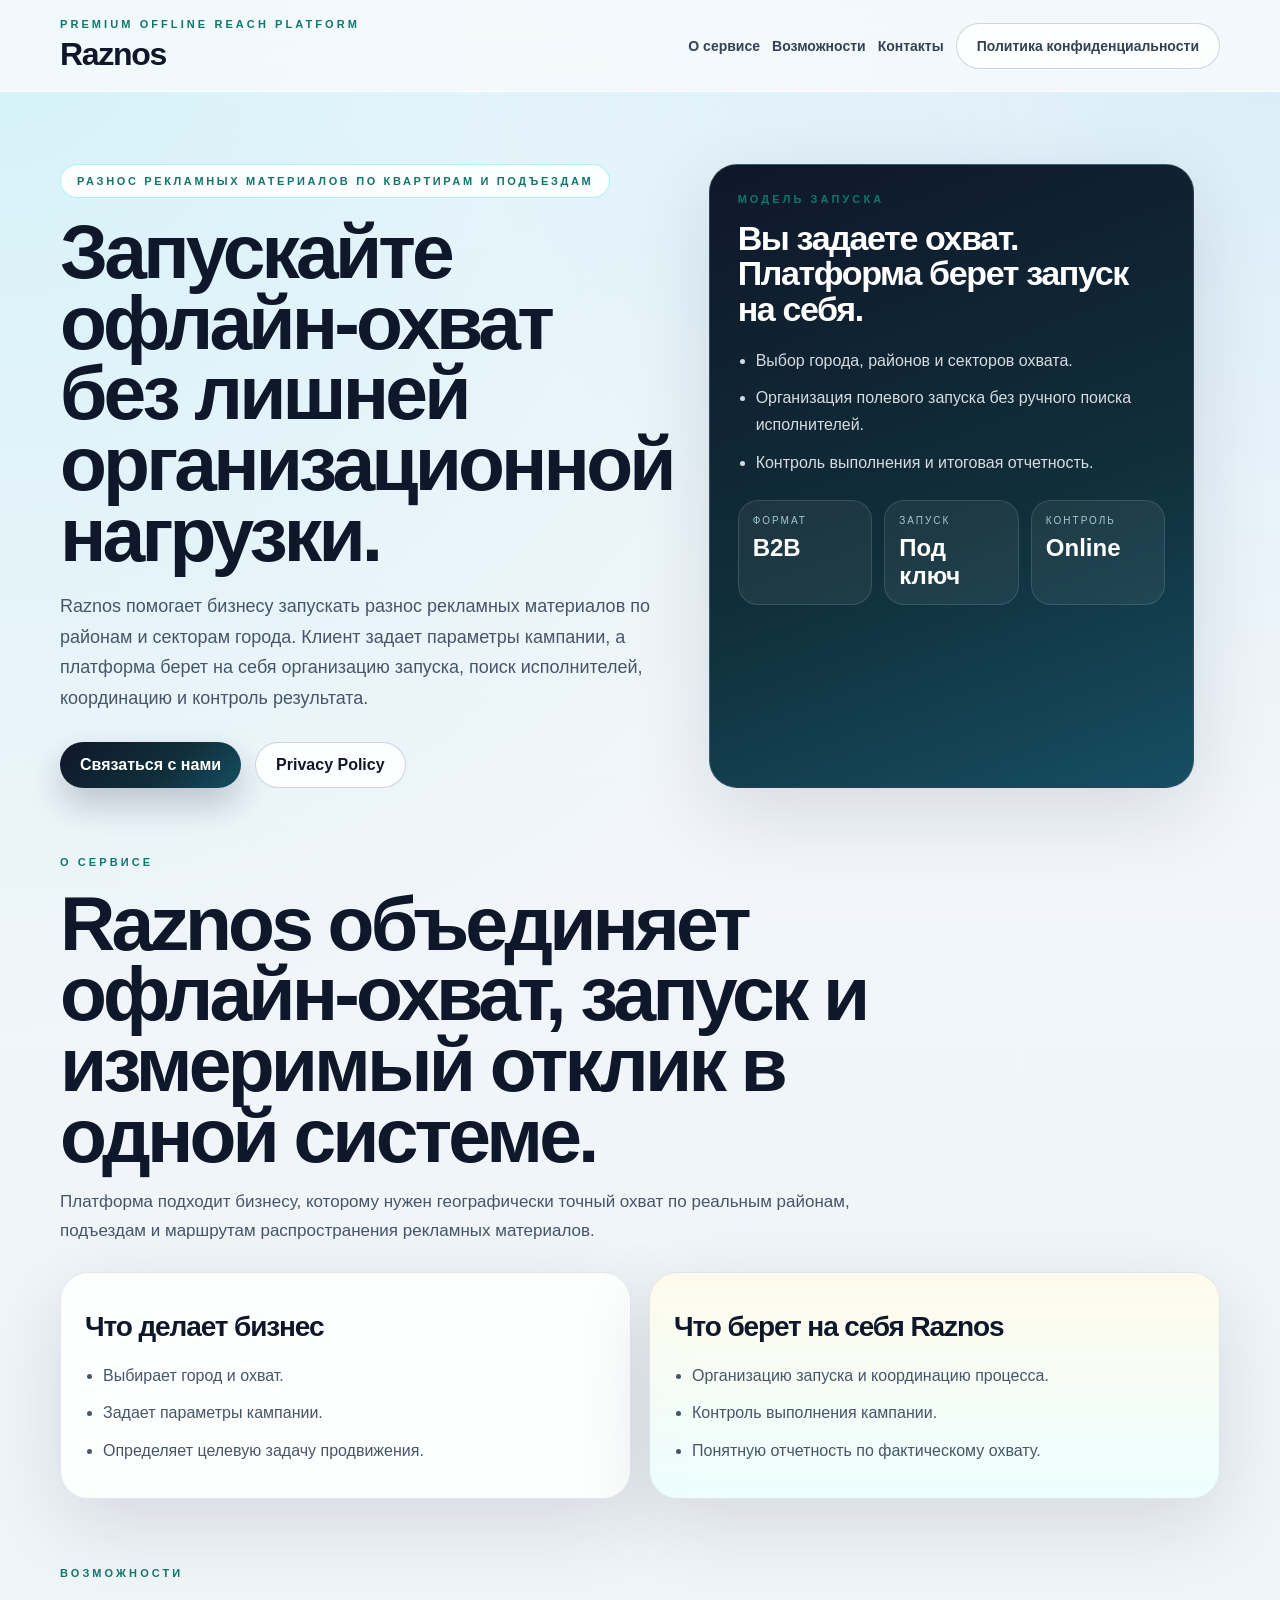
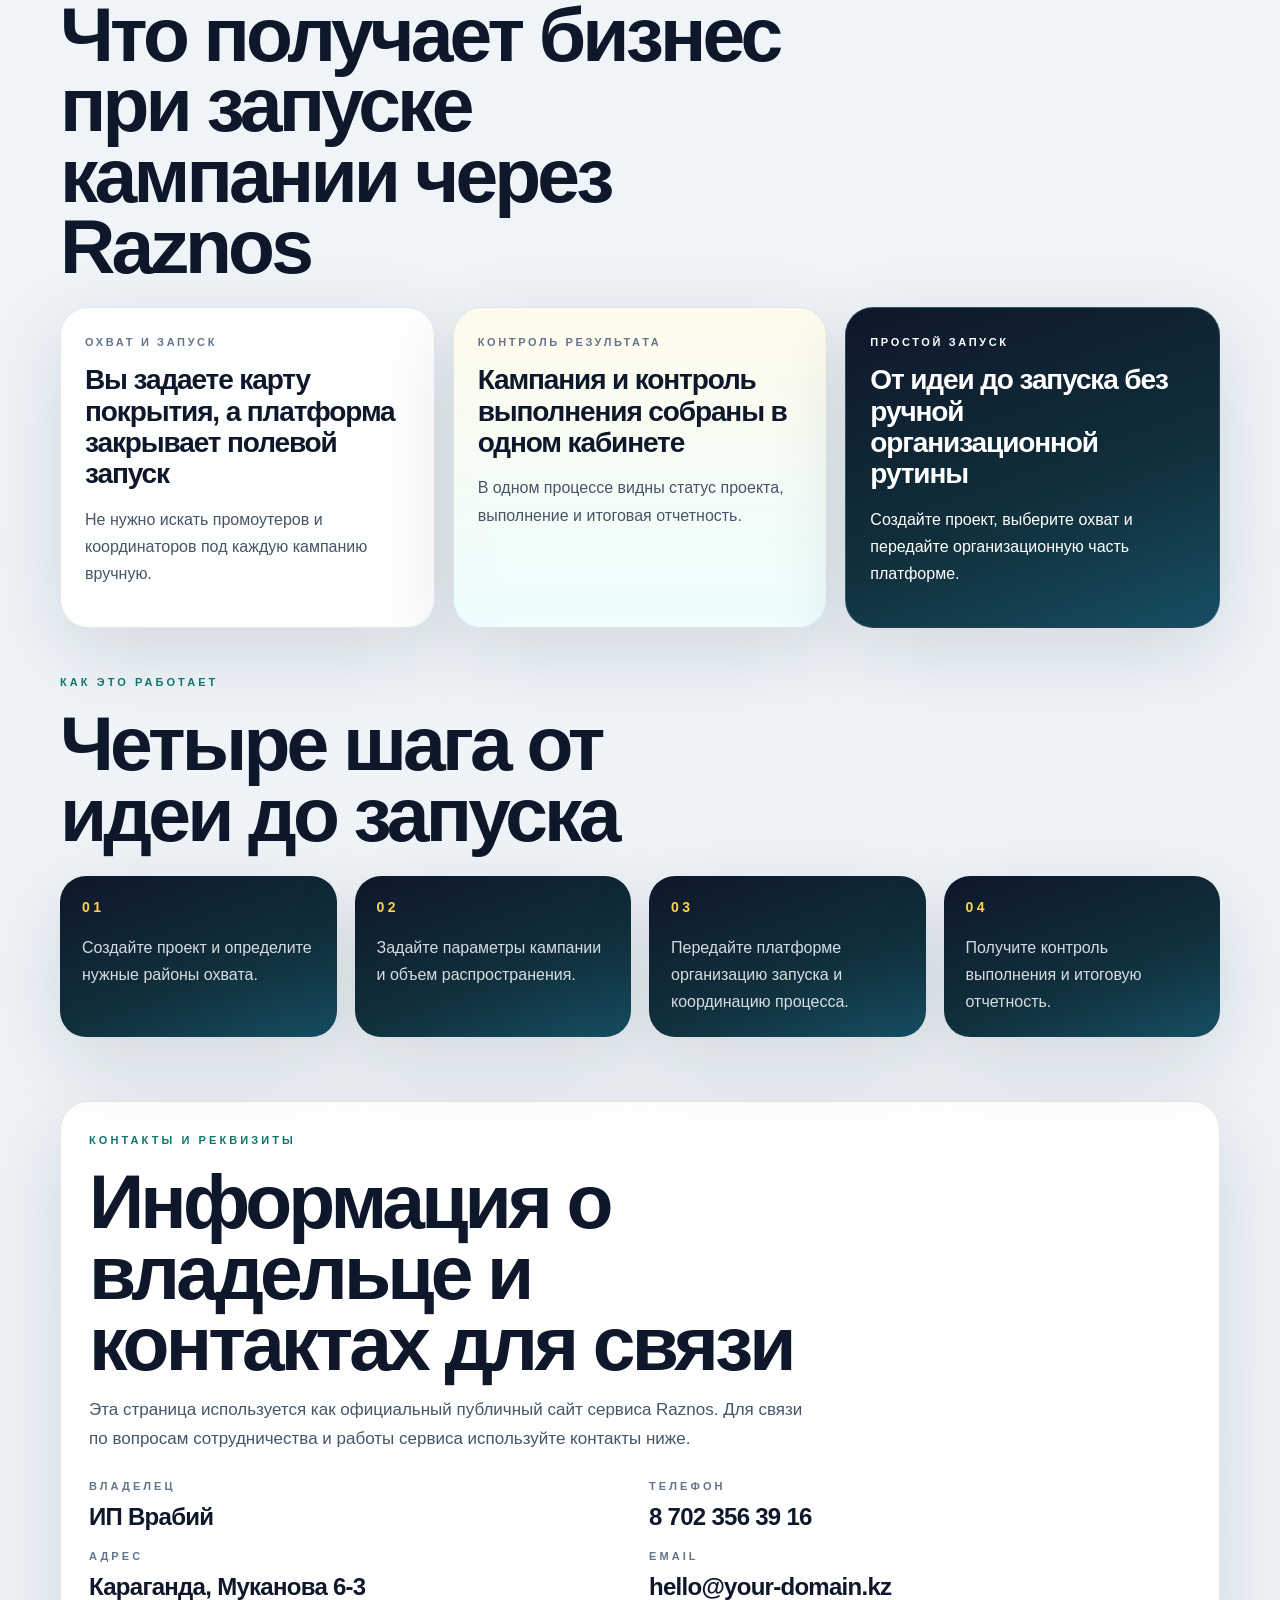
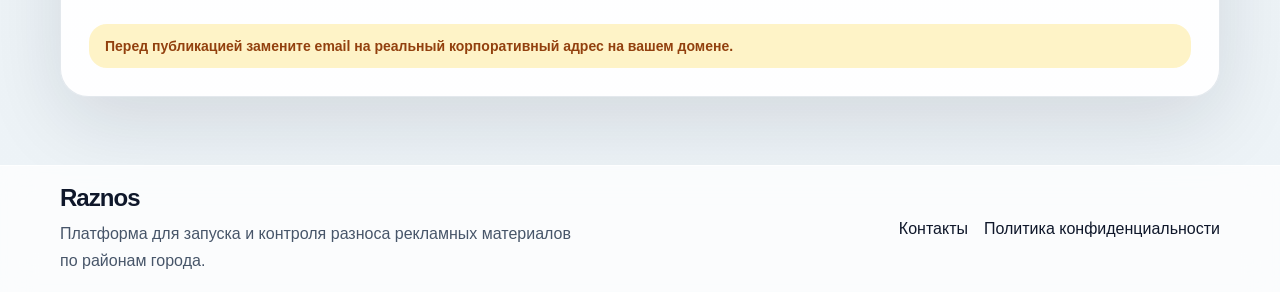
==== index.html @ 2dcc26c9 "Initial WABA landing site" ====
<!doctype html>
<html lang="ru">
<head>
  <meta charset="utf-8">
  <meta name="viewport" content="width=device-width, initial-scale=1">
  <title>Raznos | Разнос рекламных материалов по квартирам и подъездам</title>
  <meta name="description" content="Raznos помогает бизнесу запускать разнос рекламных материалов без организационной нагрузки: клиент задает охват, а платформа берет на себя координацию и контроль результата.">
  <meta name="theme-color" content="#0f172a">
  <link rel="stylesheet" href="./styles.css">
</head>
<body>
  <div class="page-shell">
    <header class="site-header">
      <div class="container header-row">
        <div>
          <div class="eyebrow">Premium Offline Reach Platform</div>
          <div class="brand">Raznos</div>
        </div>
        <nav class="header-nav">
          <a href="#about">О сервисе</a>
          <a href="#features">Возможности</a>
          <a href="#contacts">Контакты</a>
          <a class="nav-button" href="./privacy.html">Политика конфиденциальности</a>
        </nav>
      </div>
    </header>

    <main>
      <section class="hero container">
        <div class="hero-copy">
          <div class="hero-badge">Разнос рекламных материалов по квартирам и подъездам</div>
          <h1>Запускайте офлайн-охват без лишней организационной нагрузки.</h1>
          <p>
            Raznos помогает бизнесу запускать разнос рекламных материалов по районам и секторам города.
            Клиент задает параметры кампании, а платформа берет на себя организацию запуска, поиск исполнителей,
            координацию и контроль результата.
          </p>
          <div class="hero-actions">
            <a class="button button-primary" href="#contacts">Связаться с нами</a>
            <a class="button button-secondary" href="./privacy.html">Privacy Policy</a>
          </div>
        </div>

        <aside class="hero-panel">
          <div class="panel-label">Модель запуска</div>
          <h2>Вы задаете охват. Платформа берет запуск на себя.</h2>
          <ul class="bullet-list">
            <li>Выбор города, районов и секторов охвата.</li>
            <li>Организация полевого запуска без ручного поиска исполнителей.</li>
            <li>Контроль выполнения и итоговая отчетность.</li>
          </ul>
          <div class="panel-stats">
            <div>
              <span>Формат</span>
              <strong>B2B</strong>
            </div>
            <div>
              <span>Запуск</span>
              <strong>Под ключ</strong>
            </div>
            <div>
              <span>Контроль</span>
              <strong>Online</strong>
            </div>
          </div>
        </aside>
      </section>

      <section id="about" class="container section">
        <div class="section-head">
          <span class="section-kicker">О сервисе</span>
          <h2>Raznos объединяет офлайн-охват, запуск и измеримый отклик в одной системе.</h2>
          <p>
            Платформа подходит бизнесу, которому нужен географически точный охват по реальным районам,
            подъездам и маршрутам распространения рекламных материалов.
          </p>
        </div>
        <div class="comparison-grid">
          <article class="comparison-card">
            <h3>Что делает бизнес</h3>
            <ul class="bullet-list compact">
              <li>Выбирает город и охват.</li>
              <li>Задает параметры кампании.</li>
              <li>Определяет целевую задачу продвижения.</li>
            </ul>
          </article>
          <article class="comparison-card accent">
            <h3>Что берет на себя Raznos</h3>
            <ul class="bullet-list compact">
              <li>Организацию запуска и координацию процесса.</li>
              <li>Контроль выполнения кампании.</li>
              <li>Понятную отчетность по фактическому охвату.</li>
            </ul>
          </article>
        </div>
      </section>

      <section id="features" class="container section">
        <div class="section-head narrow">
          <span class="section-kicker">Возможности</span>
          <h2>Что получает бизнес при запуске кампании через Raznos</h2>
        </div>
        <div class="feature-grid">
          <article class="feature-card">
            <span>Охват и запуск</span>
            <h3>Вы задаете карту покрытия, а платформа закрывает полевой запуск</h3>
            <p>Не нужно искать промоутеров и координаторов под каждую кампанию вручную.</p>
          </article>
          <article class="feature-card warm">
            <span>Контроль результата</span>
            <h3>Кампания и контроль выполнения собраны в одном кабинете</h3>
            <p>В одном процессе видны статус проекта, выполнение и итоговая отчетность.</p>
          </article>
          <article class="feature-card dark">
            <span>Простой запуск</span>
            <h3>От идеи до запуска без ручной организационной рутины</h3>
            <p>Создайте проект, выберите охват и передайте организационную часть платформе.</p>
          </article>
        </div>
      </section>

      <section class="container section steps-section">
        <div class="section-head narrow">
          <span class="section-kicker">Как это работает</span>
          <h2>Четыре шага от идеи до запуска</h2>
        </div>
        <div class="steps-grid">
          <article>
            <strong>01</strong>
            <p>Создайте проект и определите нужные районы охвата.</p>
          </article>
          <article>
            <strong>02</strong>
            <p>Задайте параметры кампании и объем распространения.</p>
          </article>
          <article>
            <strong>03</strong>
            <p>Передайте платформе организацию запуска и координацию процесса.</p>
          </article>
          <article>
            <strong>04</strong>
            <p>Получите контроль выполнения и итоговую отчетность.</p>
          </article>
        </div>
      </section>

      <section id="contacts" class="container section">
        <div class="contacts-card">
          <div class="section-head narrow left">
            <span class="section-kicker">Контакты и реквизиты</span>
            <h2>Информация о владельце и контактах для связи</h2>
            <p>
              Эта страница используется как официальный публичный сайт сервиса Raznos.
              Для связи по вопросам сотрудничества и работы сервиса используйте контакты ниже.
            </p>
          </div>

          <div class="contacts-grid">
            <div>
              <div class="contact-label">Владелец</div>
              <div class="contact-value">ИП Врабий</div>
            </div>
            <div>
              <div class="contact-label">Телефон</div>
              <div class="contact-value"><a href="tel:+87023563916">8 702 356 39 16</a></div>
            </div>
            <div>
              <div class="contact-label">Адрес</div>
              <div class="contact-value">Караганда, Муканова 6-3</div>
            </div>
            <div>
              <div class="contact-label">Email</div>
              <div class="contact-value">hello@your-domain.kz</div>
            </div>
          </div>

          <div class="contact-note">
            Перед публикацией замените email на реальный корпоративный адрес на вашем домене.
          </div>
        </div>
      </section>
    </main>

    <footer class="site-footer">
      <div class="container footer-row">
        <div>
          <div class="brand brand-footer">Raznos</div>
          <p>Платформа для запуска и контроля разноса рекламных материалов по районам города.</p>
        </div>
        <div class="footer-links">
          <a href="#contacts">Контакты</a>
          <a href="./privacy.html">Политика конфиденциальности</a>
        </div>
      </div>
    </footer>
  </div>
</body>
</html>
---- styles.css ----
:root {
  --bg: #edf3f7;
  --bg-soft: #f7fafc;
  --panel: rgba(255, 255, 255, 0.85);
  --panel-strong: #ffffff;
  --ink: #0f172a;
  --muted: #475569;
  --line: rgba(148, 163, 184, 0.25);
  --cyan: #0f766e;
  --cyan-soft: #cffafe;
  --amber-soft: #fef3c7;
  --dark-panel: linear-gradient(160deg, #0f172a 0%, #102f3a 58%, #164e63 100%);
  --shadow: 0 24px 80px rgba(15, 23, 42, 0.12);
  --radius: 28px;
}

* {
  box-sizing: border-box;
}

html {
  scroll-behavior: smooth;
}

body {
  margin: 0;
  font-family: "Segoe UI", "Trebuchet MS", sans-serif;
  color: var(--ink);
  background:
    radial-gradient(circle at top left, rgba(34, 211, 238, 0.15), transparent 28%),
    radial-gradient(circle at top right, rgba(14, 165, 233, 0.12), transparent 22%),
    linear-gradient(180deg, #f4f7fb 0%, #eef4f8 55%, #edf3f7 100%);
}

a {
  color: inherit;
  text-decoration: none;
}

p,
li {
  color: var(--muted);
  line-height: 1.7;
}

.page-shell {
  min-height: 100vh;
}

.container {
  width: min(1160px, calc(100% - 32px));
  margin: 0 auto;
}

.site-header {
  position: sticky;
  top: 0;
  z-index: 20;
  backdrop-filter: blur(18px);
  background: rgba(248, 251, 253, 0.8);
  border-bottom: 1px solid rgba(255, 255, 255, 0.7);
}

.header-row,
.footer-row {
  display: flex;
  align-items: center;
  justify-content: space-between;
  gap: 24px;
  padding: 18px 0;
}

.eyebrow,
.section-kicker,
.panel-label,
.contact-label {
  font-size: 11px;
  font-weight: 700;
  text-transform: uppercase;
  letter-spacing: 0.28em;
}

.eyebrow,
.section-kicker,
.panel-label {
  color: var(--cyan);
}

.brand {
  margin-top: 6px;
  font-size: 32px;
  font-weight: 900;
  letter-spacing: -0.04em;
}

.brand-footer {
  margin-top: 0;
  font-size: 24px;
}

.header-nav {
  display: flex;
  align-items: center;
  flex-wrap: wrap;
  gap: 12px;
}

.header-nav a {
  font-size: 14px;
  font-weight: 600;
  color: #334155;
}

.nav-button,
.button {
  display: inline-flex;
  align-items: center;
  justify-content: center;
  min-height: 46px;
  border-radius: 999px;
  padding: 0 20px;
  font-weight: 700;
  transition: 0.2s ease;
}

.nav-button,
.button-secondary {
  border: 1px solid rgba(148, 163, 184, 0.45);
  background: rgba(255, 255, 255, 0.88);
}

.button-primary {
  color: #ffffff;
  background: linear-gradient(135deg, #0f172a, #102f3a 60%, #164e63);
  box-shadow: 0 16px 34px rgba(15, 23, 42, 0.22);
}

.button:hover,
.nav-button:hover,
.header-nav a:hover {
  transform: translateY(-1px);
}

.hero {
  display: grid;
  grid-template-columns: 1.05fr 0.95fr;
  gap: 36px;
  padding: 72px 0 32px;
}

.hero-badge {
  display: inline-flex;
  padding: 10px 16px;
  border-radius: 999px;
  border: 1px solid rgba(34, 211, 238, 0.35);
  background: rgba(255, 255, 255, 0.9);
  font-size: 11px;
  font-weight: 700;
  text-transform: uppercase;
  letter-spacing: 0.24em;
  color: var(--cyan);
}

.hero h1,
.section-head h2,
.legal-card h1 {
  margin: 18px 0 0;
  font-size: clamp(2.8rem, 6vw, 5rem);
  line-height: 0.92;
  letter-spacing: -0.05em;
}

.hero p {
  max-width: 720px;
  margin: 22px 0 0;
  font-size: 18px;
}

.hero-actions {
  display: flex;
  flex-wrap: wrap;
  gap: 14px;
  margin-top: 28px;
}

.hero-panel,
.comparison-card,
.feature-card,
.contacts-card,
.legal-card {
  border: 1px solid var(--line);
  border-radius: var(--radius);
  box-shadow: var(--shadow);
}

.hero-panel {
  padding: 28px;
  color: #fff;
  background: var(--dark-panel);
}

.hero-panel h2 {
  margin: 16px 0 0;
  font-size: 34px;
  line-height: 1.04;
  letter-spacing: -0.04em;
}

.bullet-list {
  margin: 20px 0 0;
  padding-left: 18px;
}

.bullet-list li {
  color: rgba(241, 245, 249, 0.88);
  margin-bottom: 10px;
}

.bullet-list.compact li {
  color: var(--muted);
}

.panel-stats {
  display: grid;
  grid-template-columns: repeat(3, 1fr);
  gap: 12px;
  margin-top: 24px;
}

.panel-stats div {
  padding: 14px;
  border-radius: 20px;
  border: 1px solid rgba(255, 255, 255, 0.12);
  background: rgba(255, 255, 255, 0.06);
}

.panel-stats span {
  display: block;
  font-size: 10px;
  text-transform: uppercase;
  letter-spacing: 0.2em;
  color: rgba(207, 250, 254, 0.75);
}

.panel-stats strong {
  display: block;
  margin-top: 8px;
  font-size: 24px;
}

.section {
  padding: 32px 0;
}

.section-head {
  max-width: 860px;
}

.section-head.narrow {
  max-width: 720px;
}

.section-head.left {
  text-align: left;
}

.section-head p {
  margin-top: 18px;
  font-size: 17px;
}

.comparison-grid,
.feature-grid,
.contacts-grid,
.steps-grid {
  display: grid;
  gap: 18px;
  margin-top: 26px;
}

.comparison-grid,
.contacts-grid {
  grid-template-columns: repeat(2, minmax(0, 1fr));
}

.comparison-card,
.feature-card {
  padding: 24px;
  background: var(--panel);
}

.comparison-card.accent,
.feature-card.warm {
  background: linear-gradient(180deg, rgba(255, 251, 235, 0.96), rgba(236, 254, 255, 0.92));
}

.feature-grid {
  grid-template-columns: repeat(3, minmax(0, 1fr));
}

.feature-card.dark {
  background: var(--dark-panel);
}

.feature-card span,
.comparison-card h3,
.feature-card h3,
.steps-grid strong,
.contact-value,
.legal-card h2 {
  color: var(--ink);
}

.feature-card.dark span,
.feature-card.dark h3,
.feature-card.dark p,
.steps-grid article,
.legal-header .brand {
  color: #fff;
}

.feature-card span {
  font-size: 11px;
  font-weight: 700;
  text-transform: uppercase;
  letter-spacing: 0.24em;
  color: #64748b;
}

.feature-card h3,
.comparison-card h3,
.legal-card h2 {
  margin: 14px 0 0;
  font-size: 28px;
  line-height: 1.12;
  letter-spacing: -0.04em;
}

.steps-section {
  padding-top: 12px;
}

.steps-grid {
  grid-template-columns: repeat(4, minmax(0, 1fr));
}

.steps-grid article {
  padding: 22px;
  border-radius: 26px;
  background: var(--dark-panel);
  box-shadow: var(--shadow);
}

.steps-grid strong {
  display: inline-block;
  font-size: 14px;
  color: #fcd34d;
  letter-spacing: 0.24em;
}

.steps-grid p {
  margin: 18px 0 0;
  color: rgba(241, 245, 249, 0.88);
}

.contacts-card,
.legal-card {
  padding: 28px;
  background: rgba(255, 255, 255, 0.92);
}

.contact-label {
  color: #64748b;
}

.contact-value {
  margin-top: 10px;
  font-size: 24px;
  font-weight: 800;
  line-height: 1.25;
  letter-spacing: -0.03em;
}

.contact-note,
.legal-note {
  margin-top: 22px;
  padding: 14px 16px;
  border-radius: 18px;
  background: var(--amber-soft);
  color: #92400e;
  font-size: 14px;
  font-weight: 600;
}

.site-footer {
  margin-top: 36px;
  border-top: 1px solid rgba(255, 255, 255, 0.72);
  background: rgba(255, 255, 255, 0.75);
  backdrop-filter: blur(16px);
}

.site-footer p {
  max-width: 520px;
  margin: 8px 0 0;
}

.footer-links {
  display: flex;
  flex-wrap: wrap;
  gap: 16px;
}

.legal-shell {
  padding-bottom: 48px;
}

.legal-main {
  padding-top: 40px;
}

.legal-card h1 {
  font-size: clamp(2rem, 4vw, 3.4rem);
}

.legal-card h2 {
  font-size: 24px;
}

.legal-card ul {
  padding-left: 20px;
}

@media (max-width: 980px) {
  .hero,
  .feature-grid,
  .steps-grid,
  .comparison-grid,
  .contacts-grid {
    grid-template-columns: 1fr;
  }

  .header-row,
  .footer-row {
    flex-direction: column;
    align-items: flex-start;
  }

  .header-nav {
    width: 100%;
  }

  .panel-stats {
    grid-template-columns: 1fr;
  }
}

@media (max-width: 640px) {
  .container {
    width: min(100% - 24px, 1160px);
  }

  .brand {
    font-size: 28px;
  }

  .hero {
    padding-top: 44px;
  }

  .hero h1,
  .section-head h2 {
    line-height: 1;
  }

  .hero-panel,
  .comparison-card,
  .feature-card,
  .contacts-card,
  .legal-card,
  .steps-grid article {
    padding: 20px;
  }
}
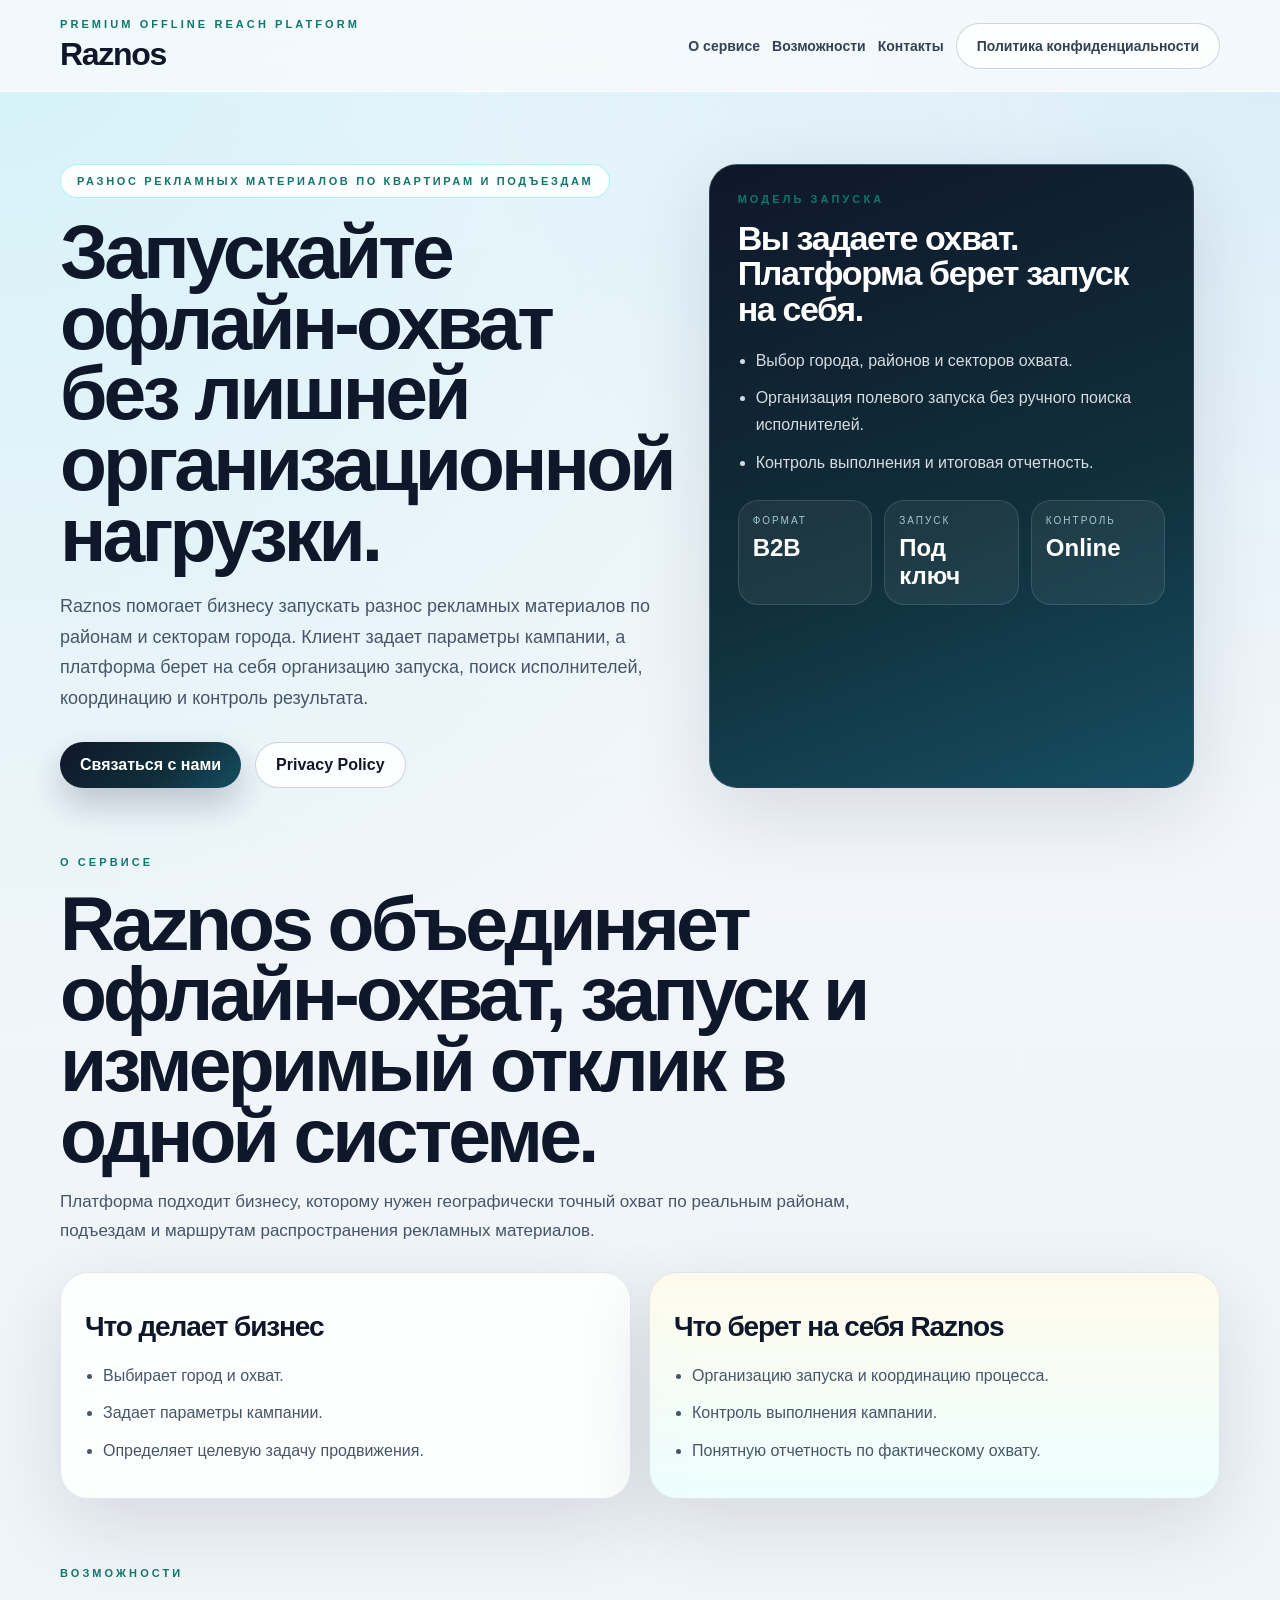
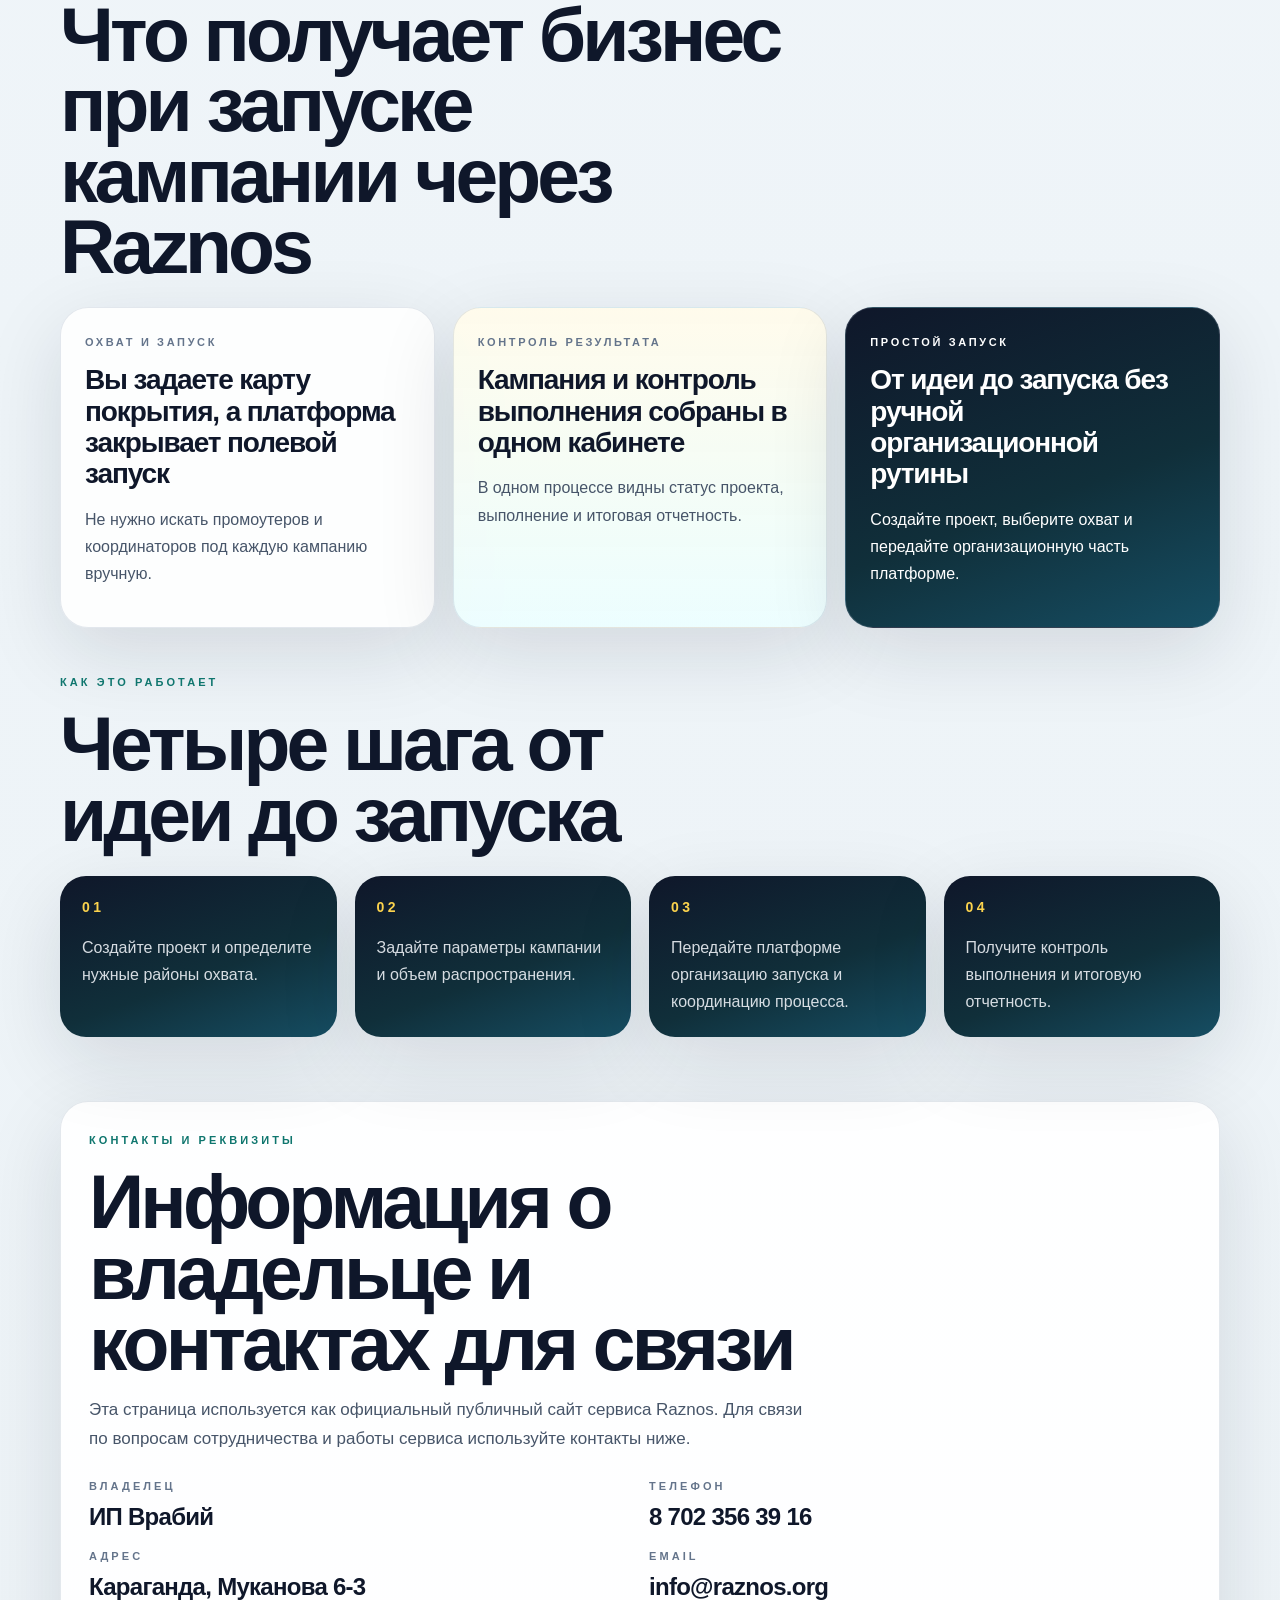
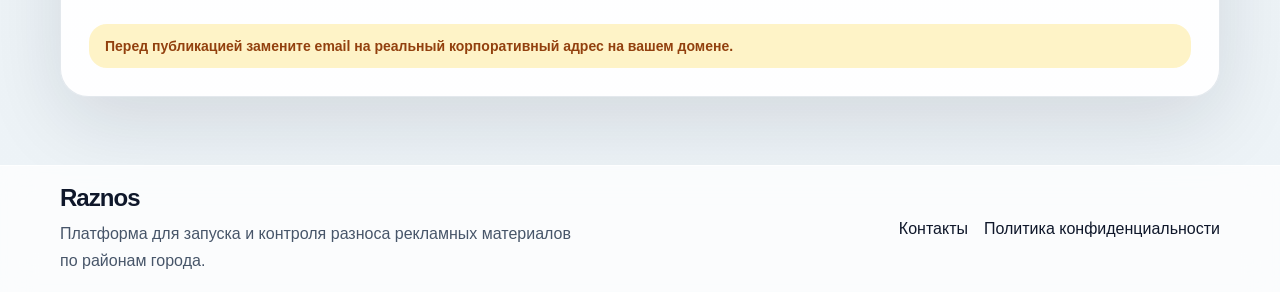
==== commit 4bf628e6: "Update contact email address in index.html" ====
--- a/index.html
+++ b/index.html
@@ -170,7 +170,7 @@
             </div>
             <div>
               <div class="contact-label">Email</div>
-              <div class="contact-value">hello@your-domain.kz</div>
+              <div class="contact-value">info@raznos.org</div>
             </div>
           </div>
 
@@ -195,4 +195,4 @@
     </footer>
   </div>
 </body>
-</html>+</html>
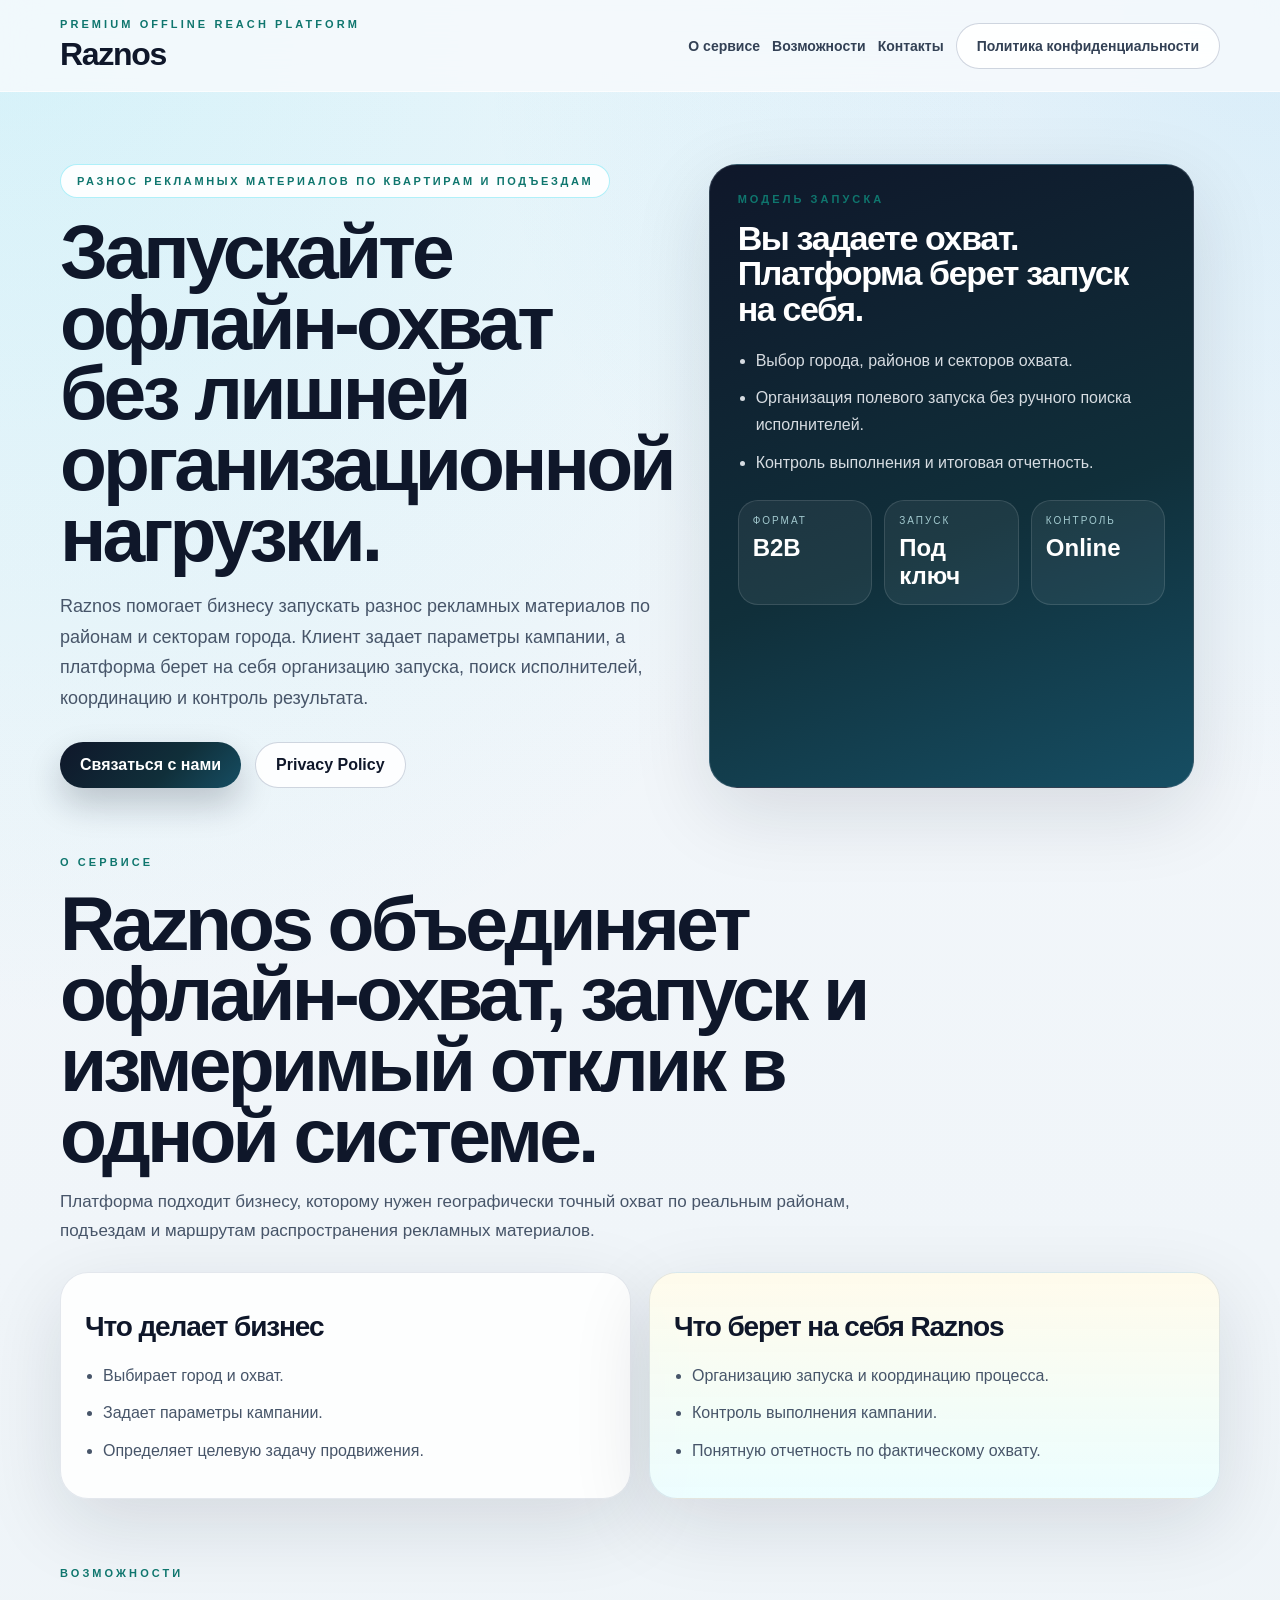
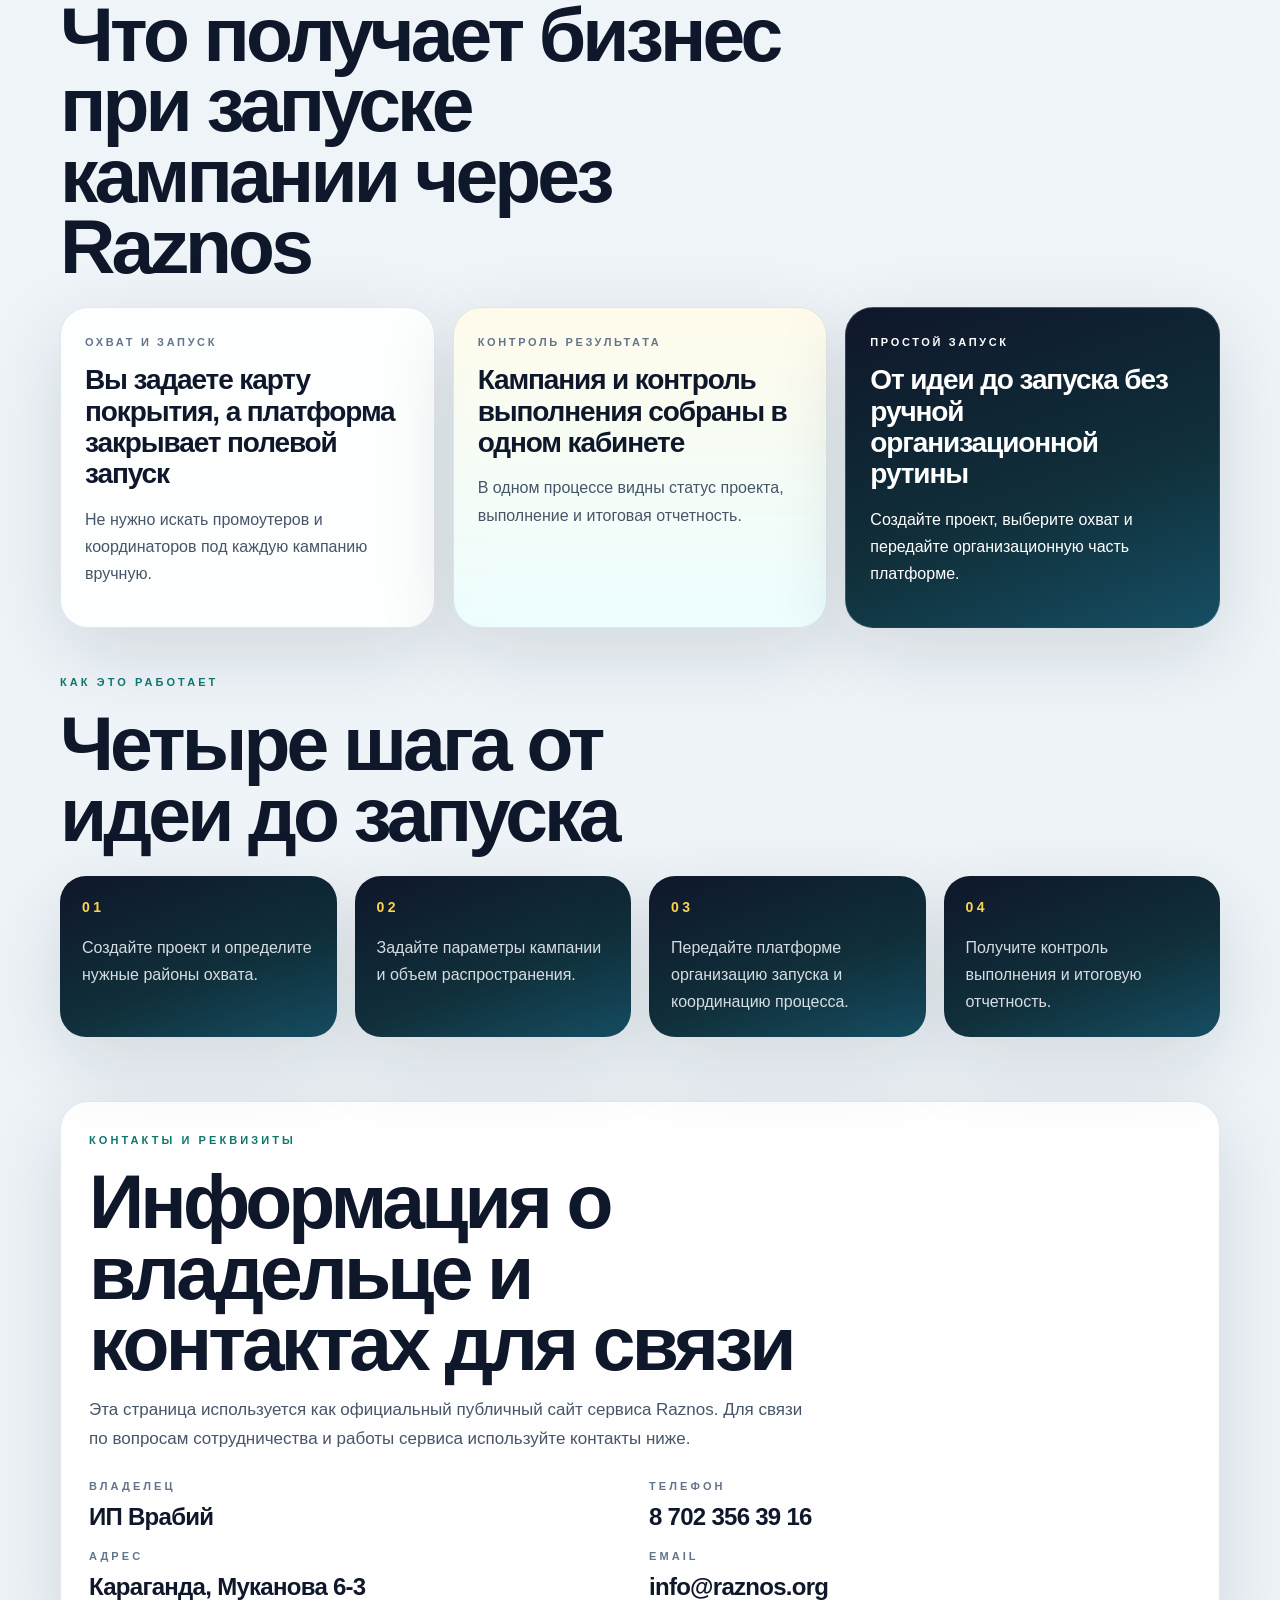
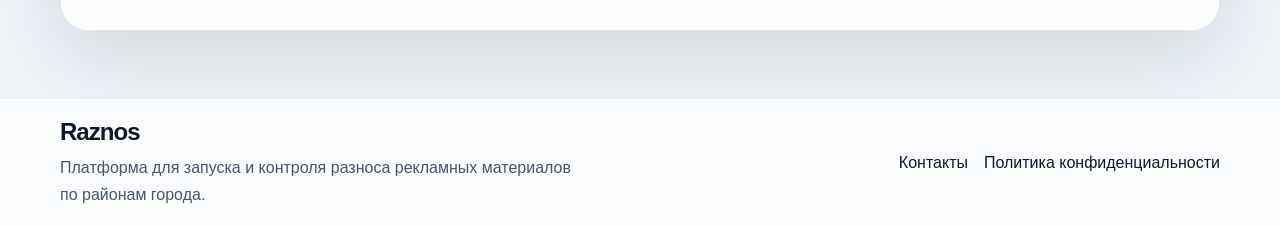
==== commit 120886f6: "Update index.html" ====
--- a/index.html
+++ b/index.html
@@ -174,9 +174,7 @@
             </div>
           </div>
 
-          <div class="contact-note">
-            Перед публикацией замените email на реальный корпоративный адрес на вашем домене.
-          </div>
+         
         </div>
       </section>
     </main>
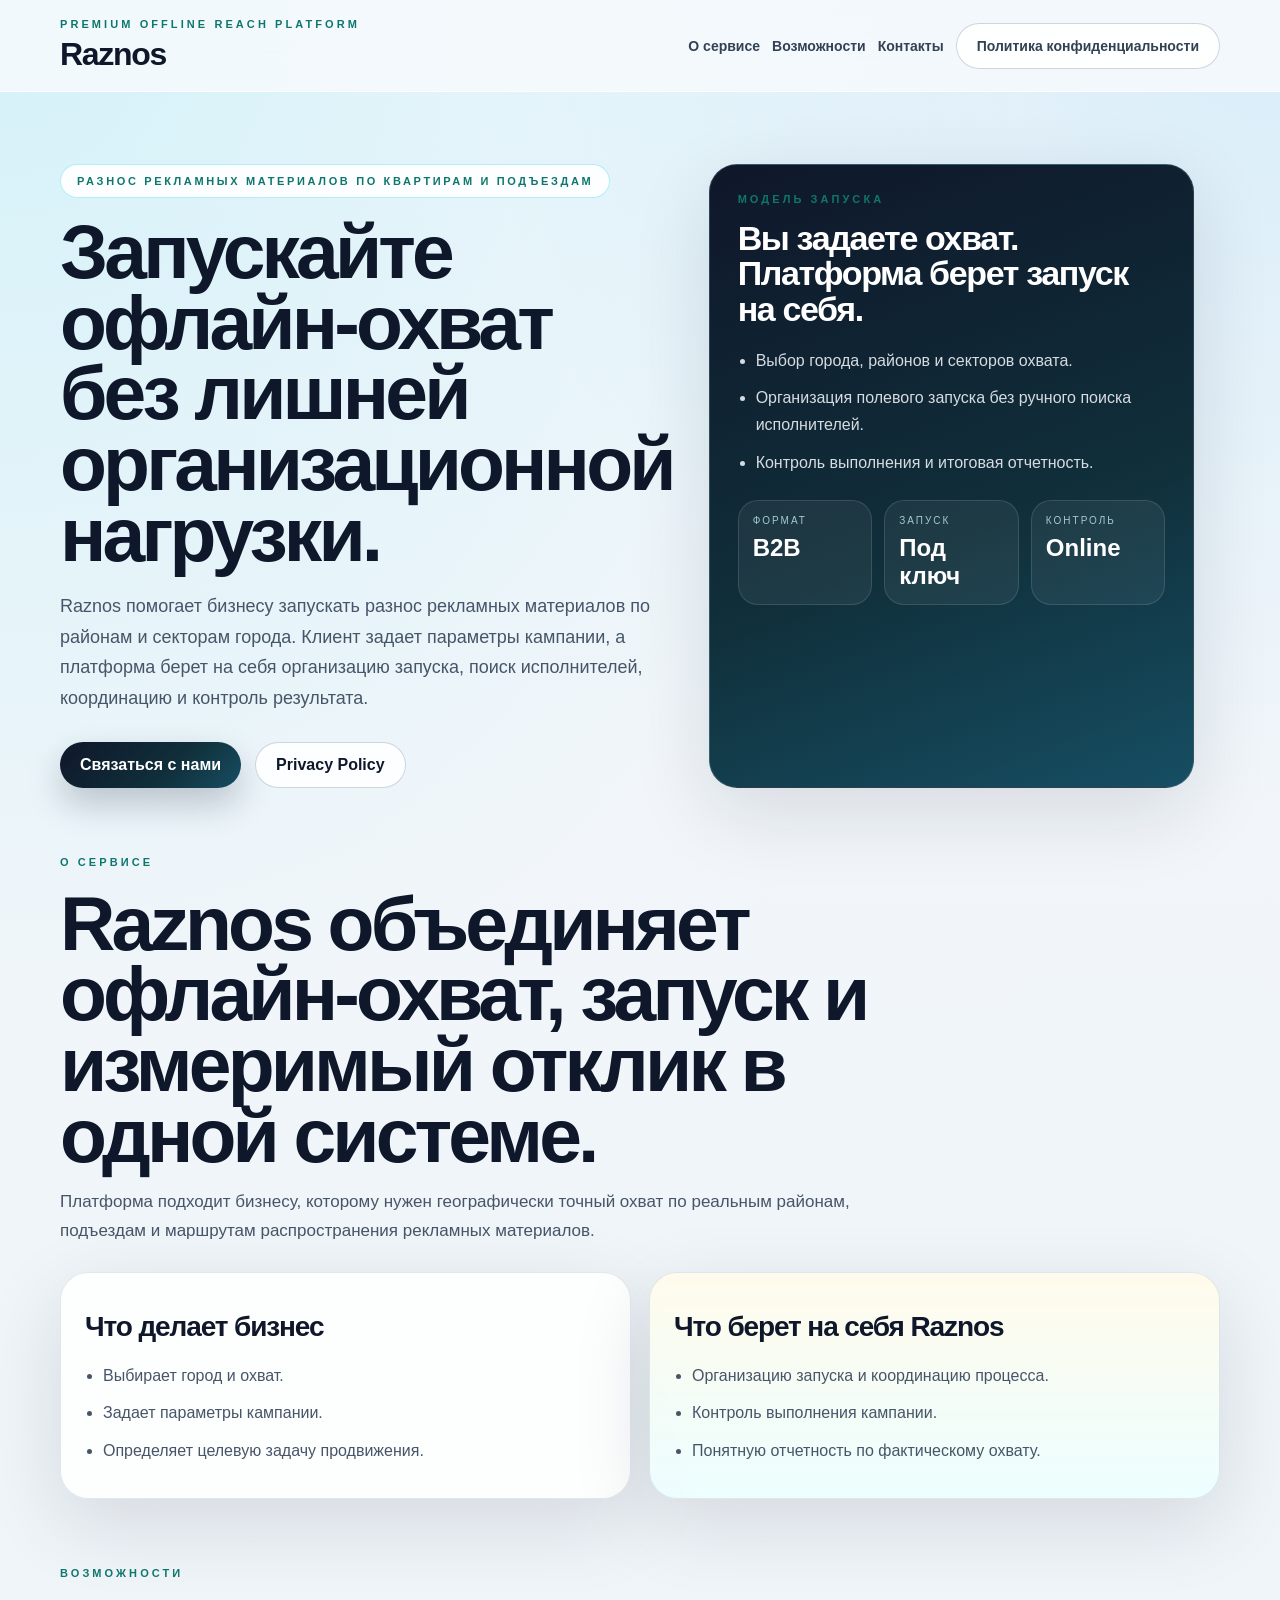
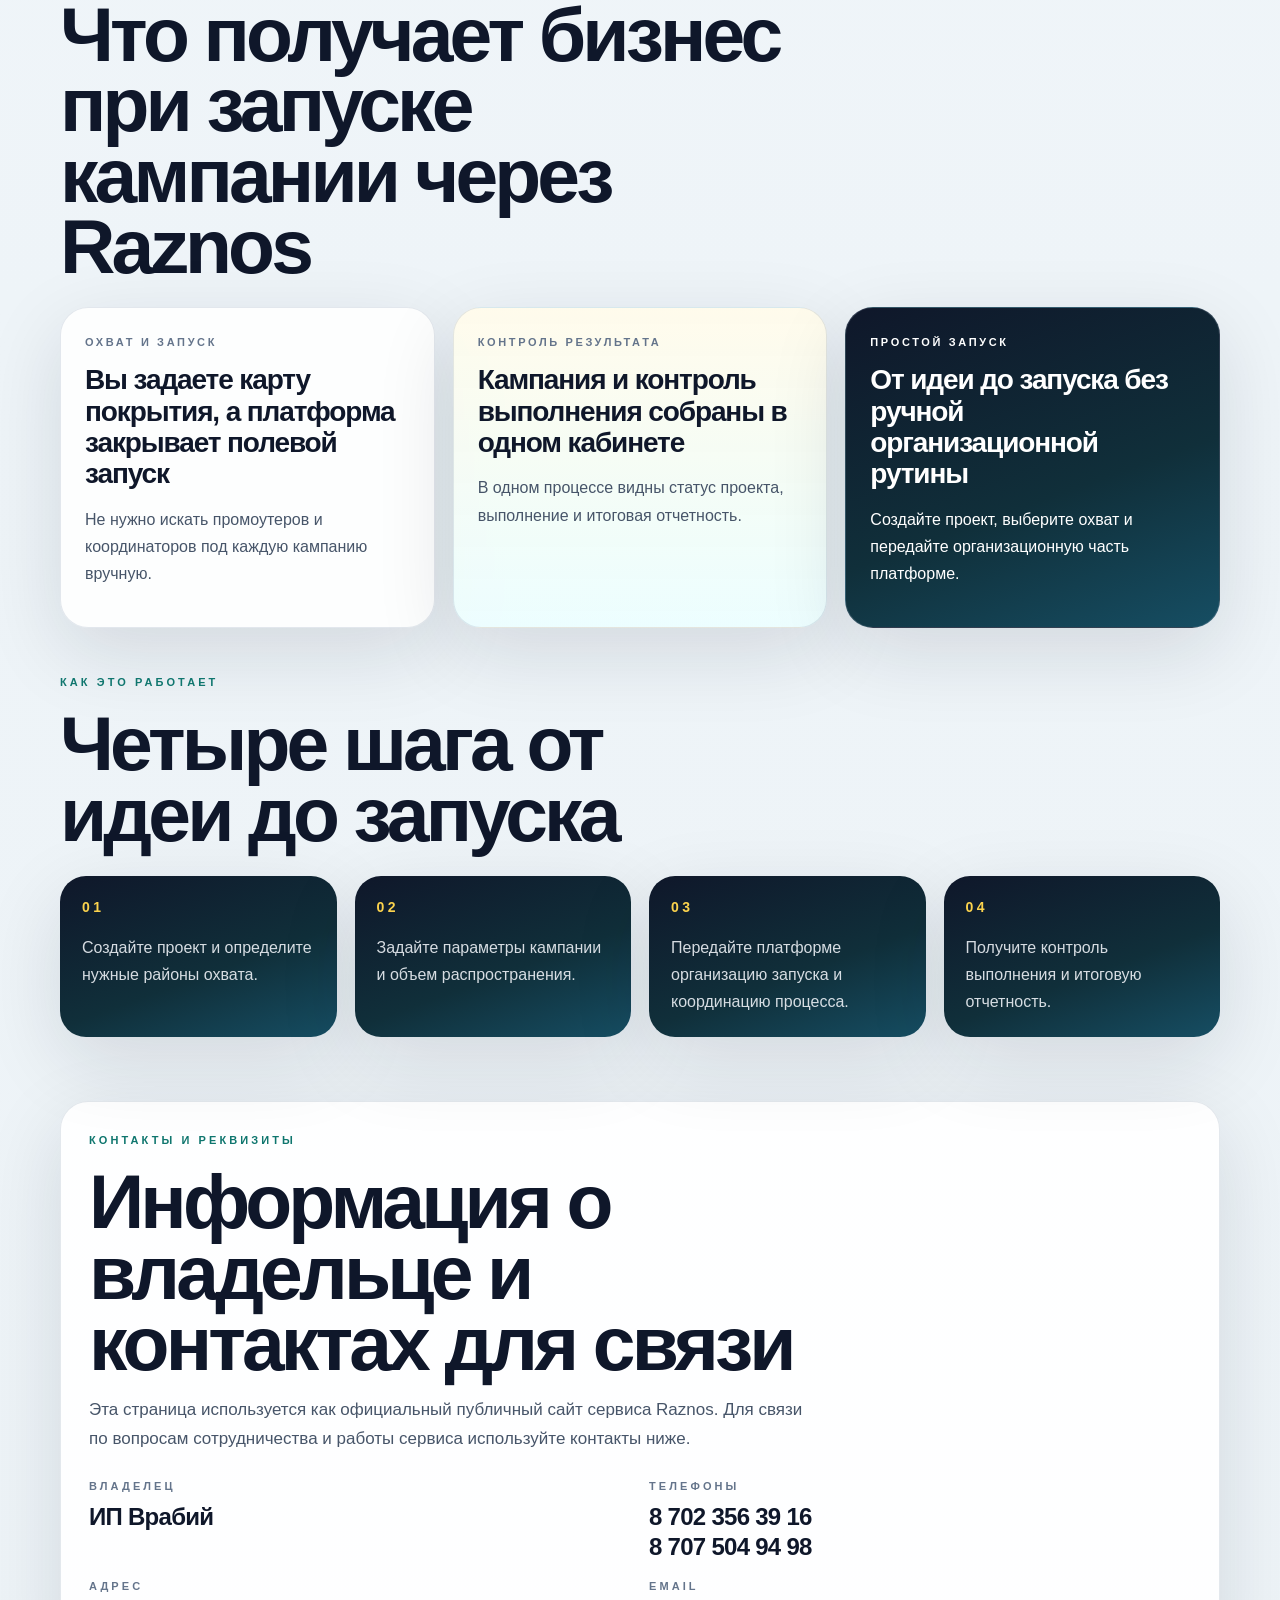
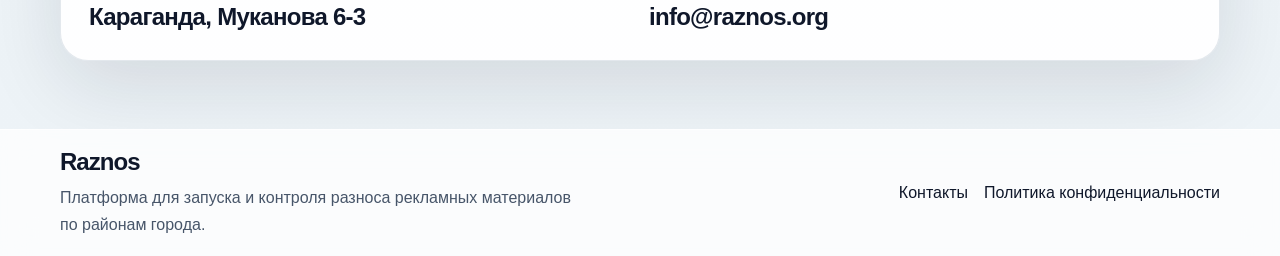
==== commit 5b224dbf: "Add second contact phone" ====
--- a/index.html
+++ b/index.html
@@ -161,8 +161,11 @@
               <div class="contact-value">ИП Врабий</div>
             </div>
             <div>
-              <div class="contact-label">Телефон</div>
-              <div class="contact-value"><a href="tel:+87023563916">8 702 356 39 16</a></div>
+              <div class="contact-label">Телефоны</div>
+              <div class="contact-value">
+                <a href="tel:+87023563916">8 702 356 39 16</a><br>
+                <a href="tel:+77075049498">8 707 504 94 98</a>
+              </div>
             </div>
             <div>
               <div class="contact-label">Адрес</div>
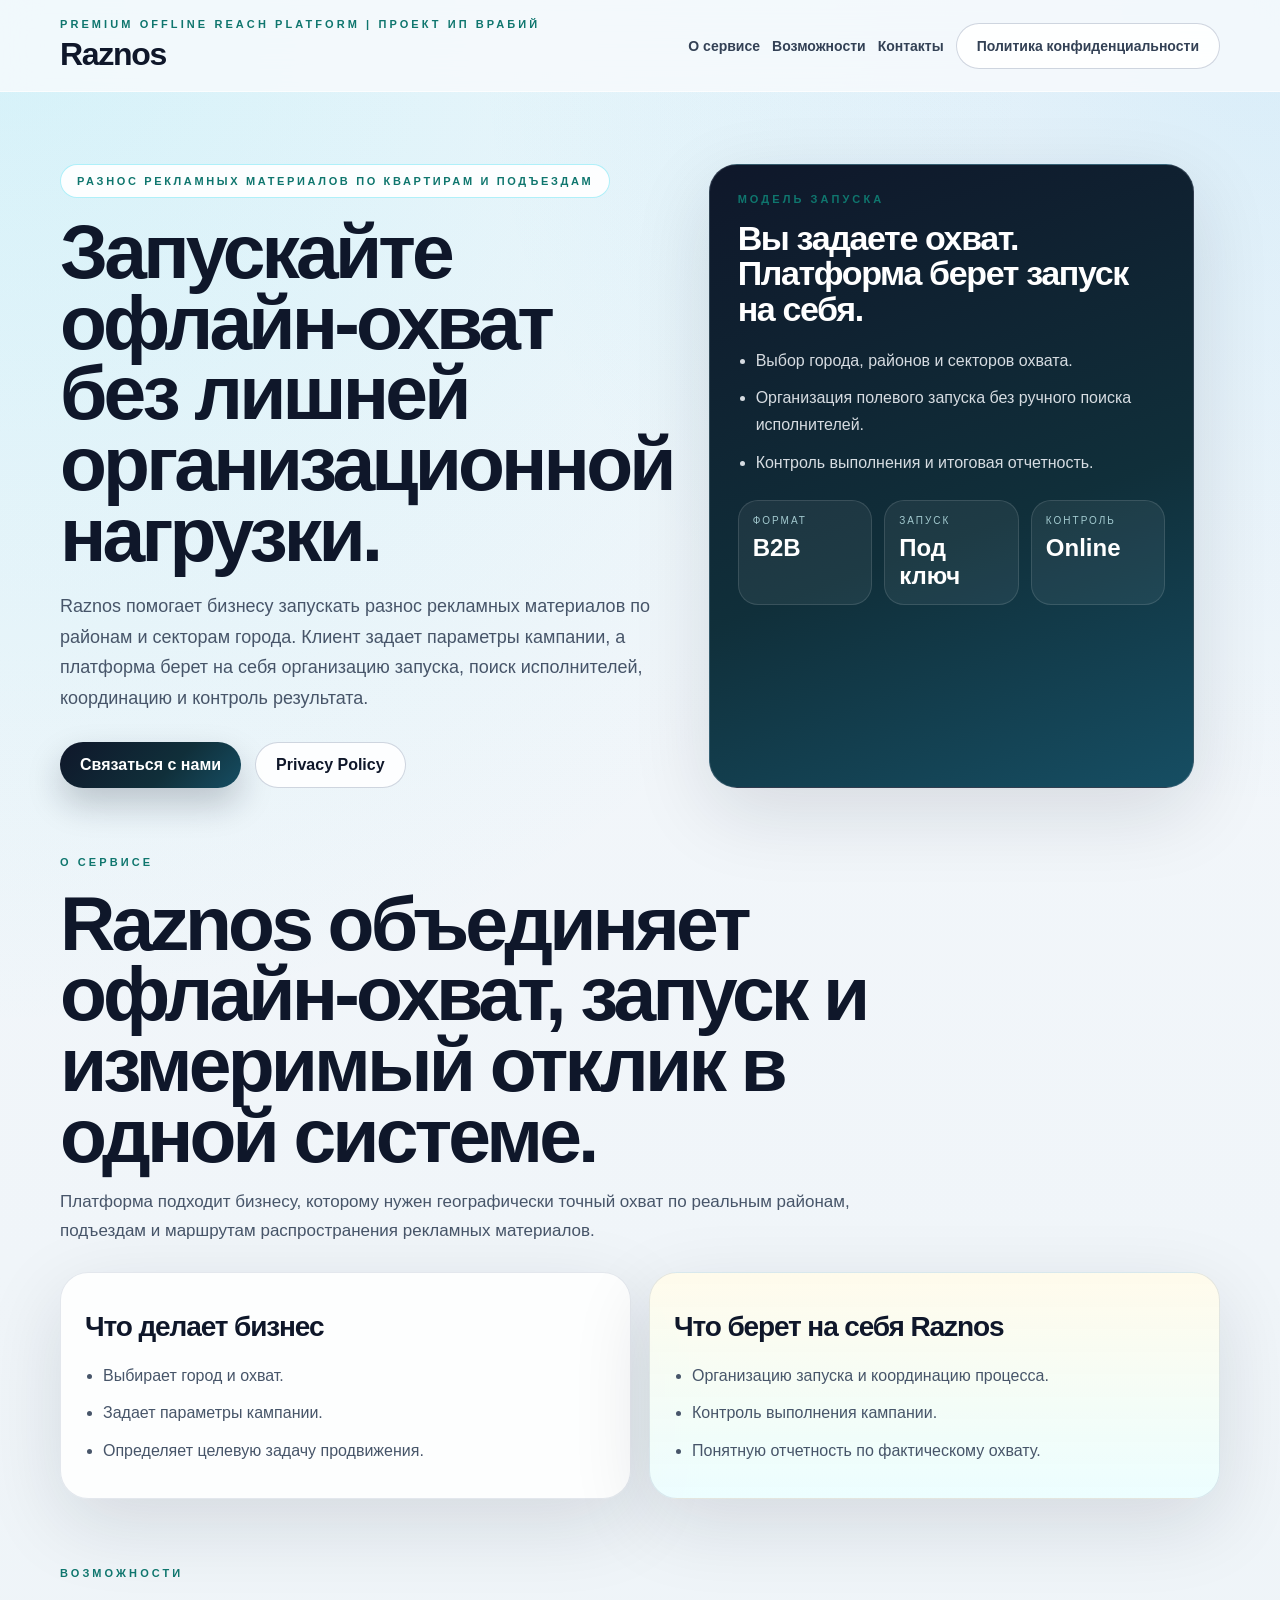
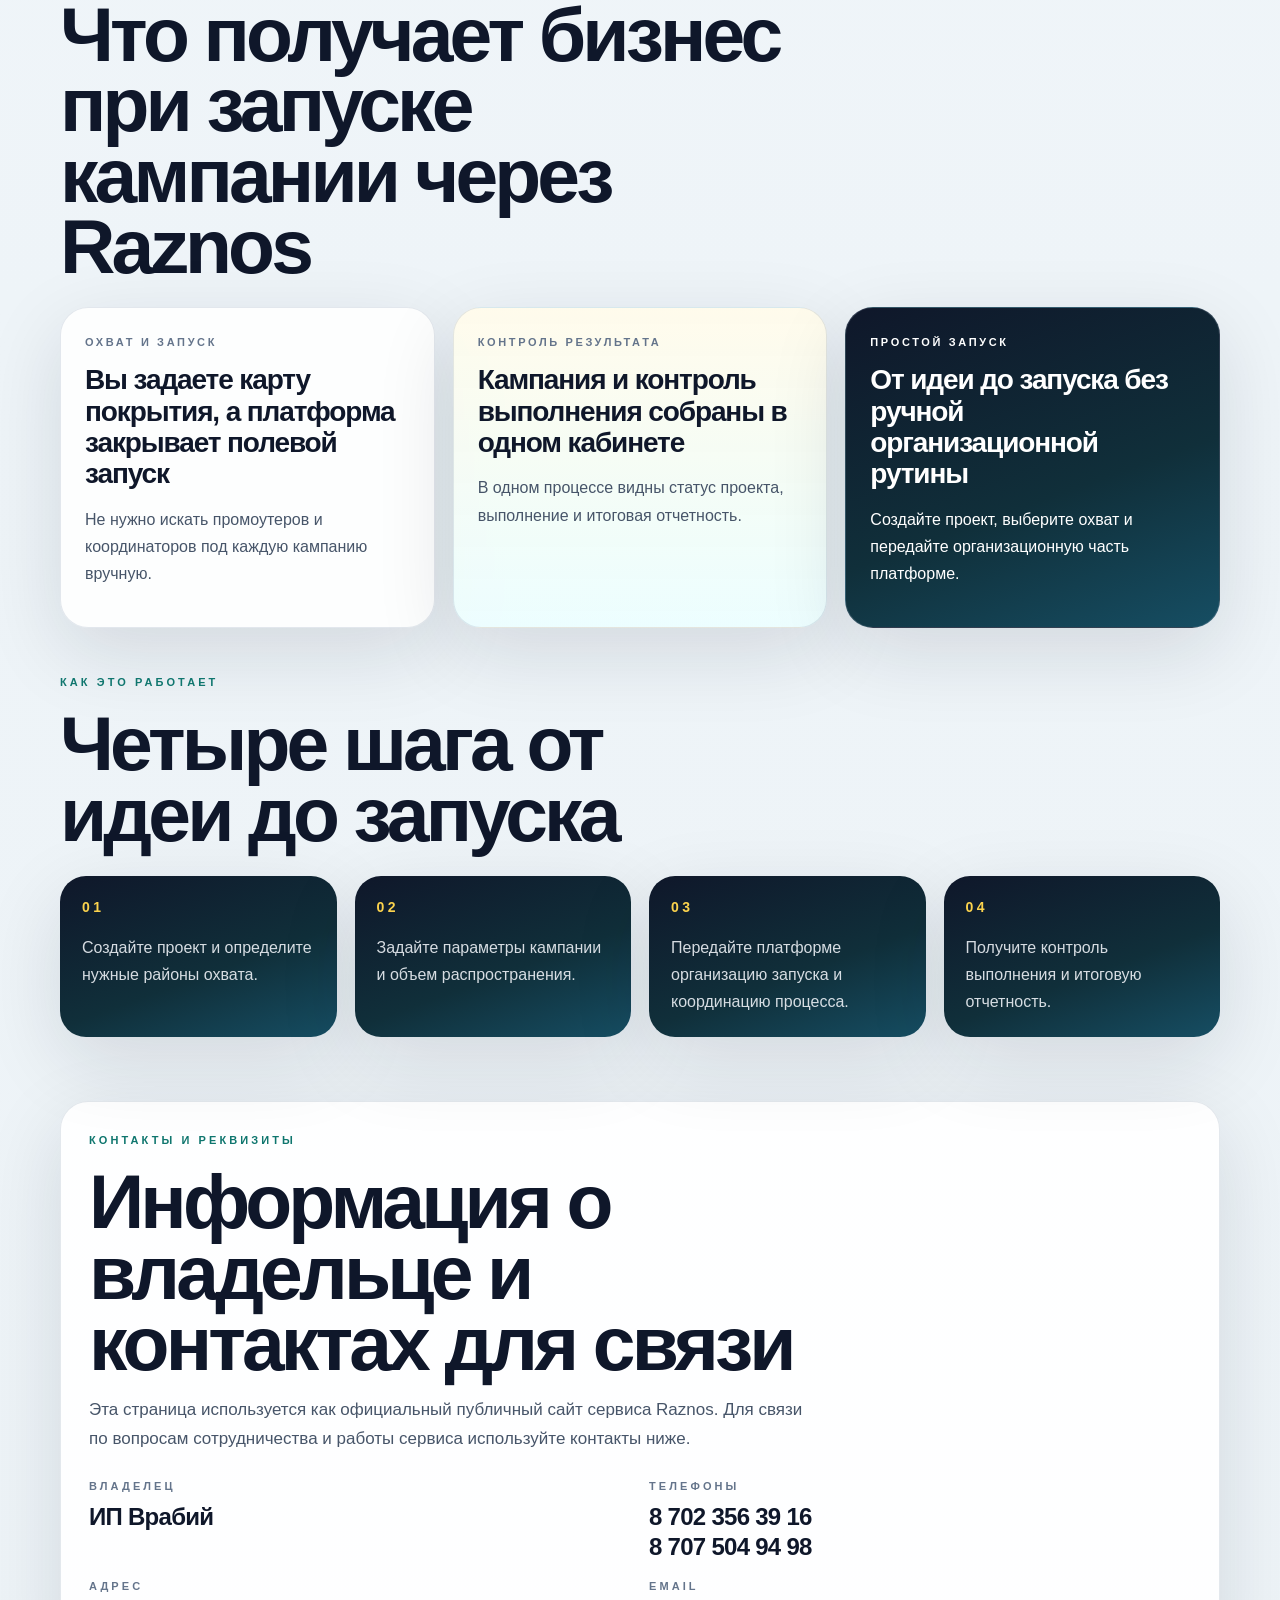
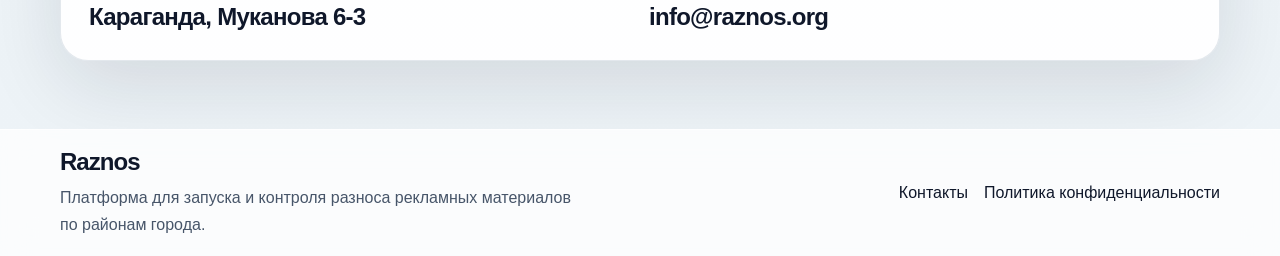
==== commit 81813e96: "Update index.html" ====
--- a/index.html
+++ b/index.html
@@ -1,6 +1,7 @@
 <!doctype html>
 <html lang="ru">
 <head>
+  <meta name="facebook-domain-verification" content="3apv5beihm5rw3wxoni732ux3swz3p" />
   <meta charset="utf-8">
   <meta name="viewport" content="width=device-width, initial-scale=1">
   <title>Raznos | Разнос рекламных материалов по квартирам и подъездам</title>
@@ -13,7 +14,7 @@
     <header class="site-header">
       <div class="container header-row">
         <div>
-          <div class="eyebrow">Premium Offline Reach Platform</div>
+          <div class="eyebrow">Premium Offline Reach Platform | Проект ИП Врабий</div>
           <div class="brand">Raznos</div>
         </div>
         <nav class="header-nav">
